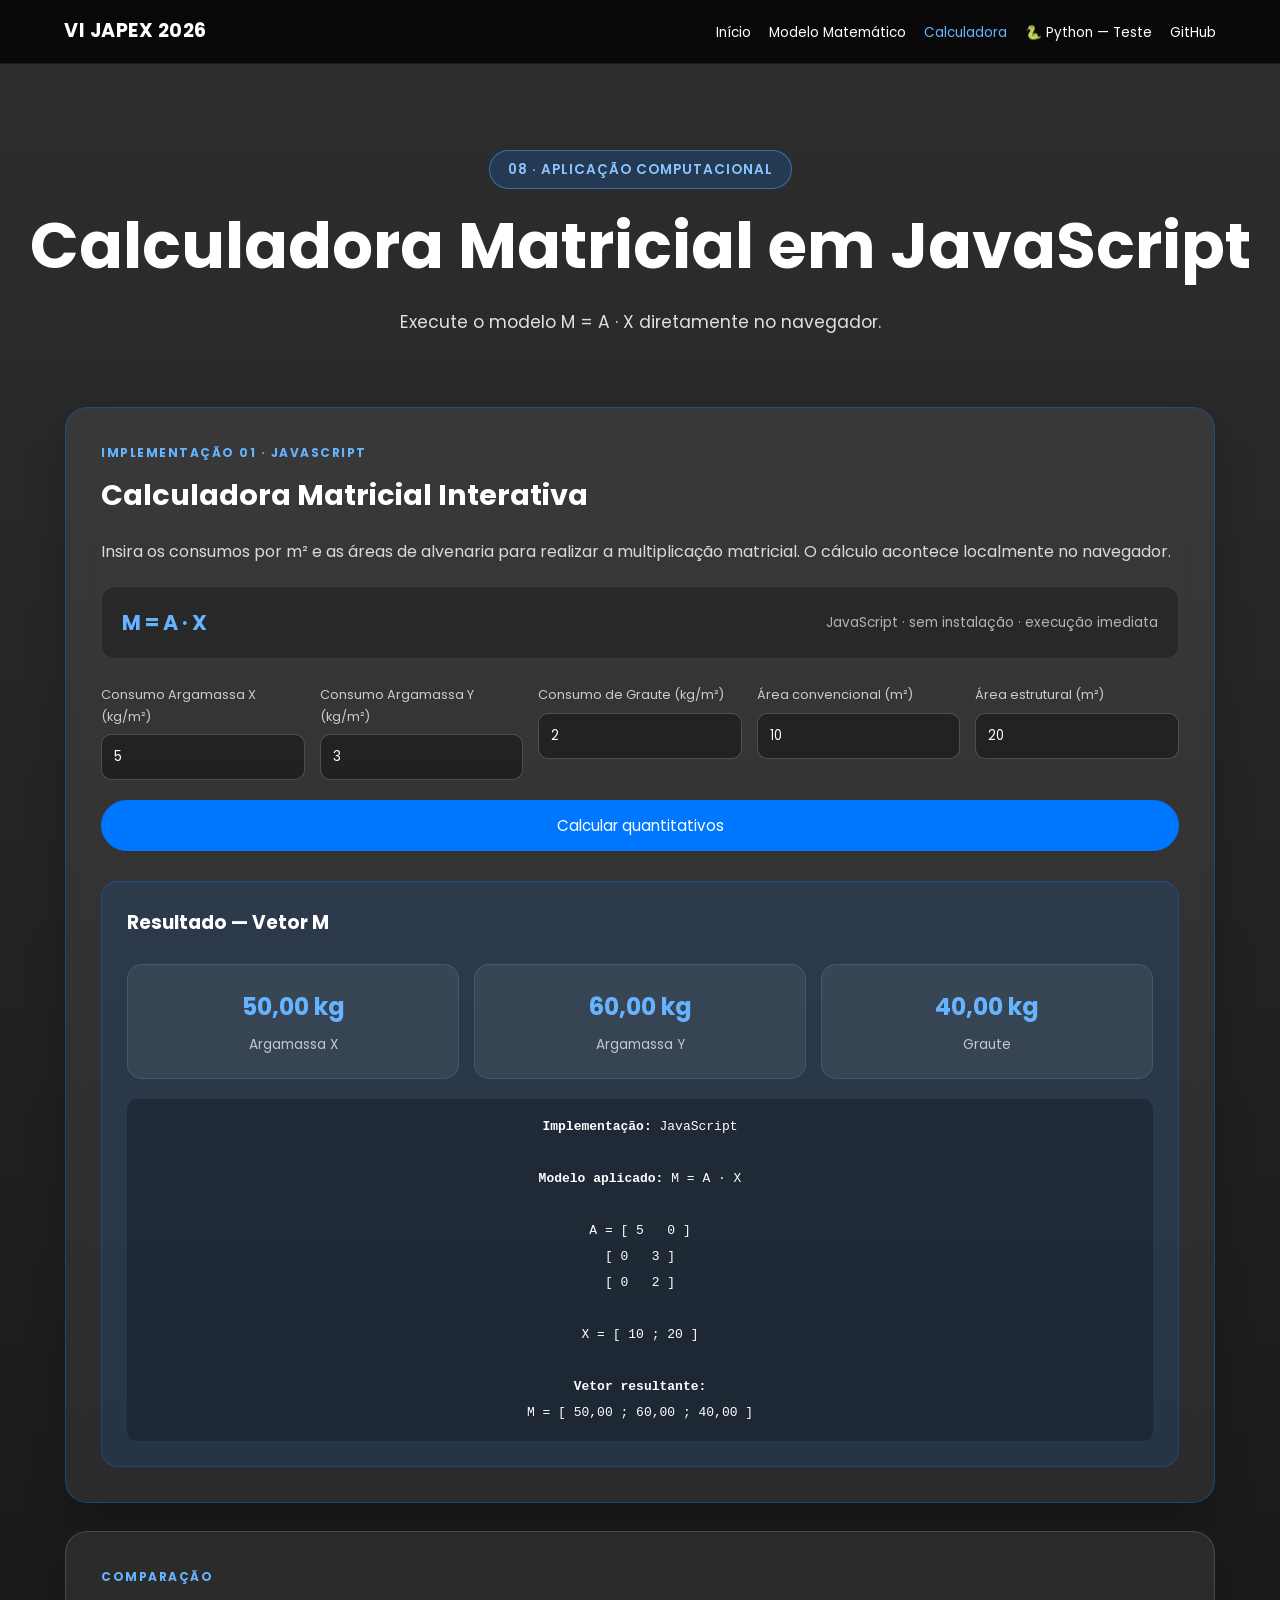
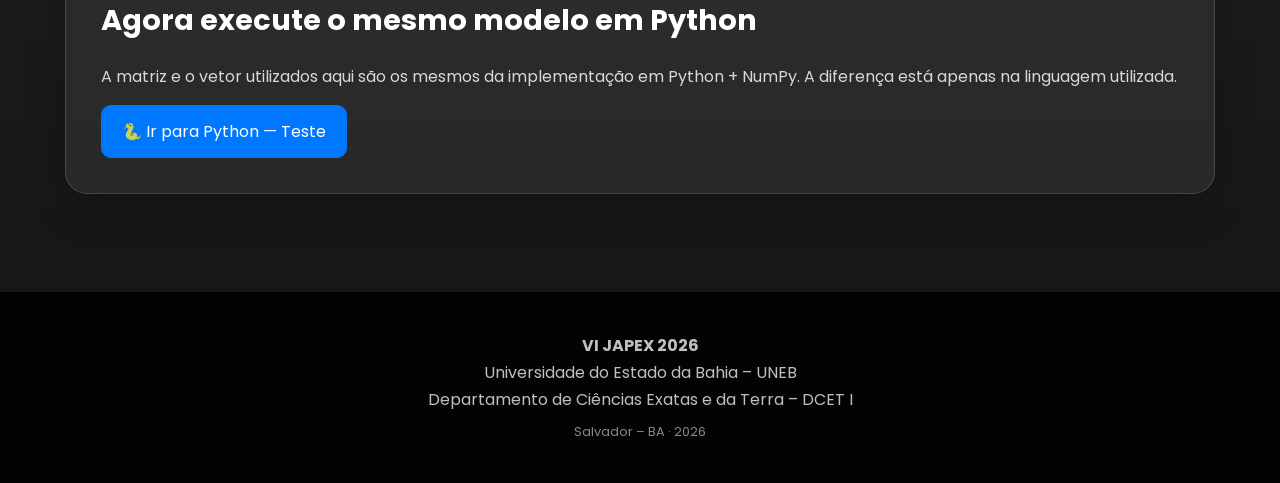
==== calculadora.html @ c7e830fe "Add files via upload" ====
<!DOCTYPE html>
<html lang="pt-BR">
<head>
    <meta charset="UTF-8">
    <meta name="viewport" content="width=device-width, initial-scale=1.0">
    <meta name="description" content="Calculadora matricial em JavaScript - VI JAPEX 2026.">
    <title>Calculadora | VI JAPEX 2026</title>
    <link rel="preconnect" href="https://fonts.googleapis.com">
    <link rel="preconnect" href="https://fonts.gstatic.com" crossorigin>
    <link href="https://fonts.googleapis.com/css2?family=Poppins:wght@300;400;500;600;700&display=swap" rel="stylesheet">
    <link rel="stylesheet" href="style.css">
</head>
<body>
<div class="overlay">
    <nav>
        <div class="logo">VI JAPEX 2026</div>
        <ul>
            <li><a href="index.html">Início</a></li>
            <li><a href="modelo.html">Modelo Matemático</a></li>
            <li><a class="active" href="calculadora.html">Calculadora</a></li>
            <li><a href="python.html">🐍 Python — Teste</a></li>
            <li><a href="github.html">GitHub</a></li>
        </ul>
    </nav>

    <header class="page-hero">
        <span class="event-tag">08 · APLICAÇÃO COMPUTACIONAL</span>
        <h1>Calculadora Matricial em JavaScript</h1>
        <p>Execute o modelo M = A · X diretamente no navegador.</p>
    </header>

    <main class="container">
        <section class="card calculator-card">
            <span class="section-label">IMPLEMENTAÇÃO 01 · JAVASCRIPT</span>
            <h2>Calculadora Matricial Interativa</h2>
            <p>
                Insira os consumos por m² e as áreas de alvenaria para realizar
                a multiplicação matricial. O cálculo acontece localmente no navegador.
            </p>

            <div class="model-mini">
                <strong>M = A · X</strong>
                <span>JavaScript · sem instalação · execução imediata</span>
            </div>

            <div class="form-grid">
                <div class="input-group">
                    <label for="argamassaX">Consumo Argamassa X (kg/m²)</label>
                    <input type="number" id="argamassaX" step="any" value="5" min="0">
                </div>
                <div class="input-group">
                    <label for="argamassaY">Consumo Argamassa Y (kg/m²)</label>
                    <input type="number" id="argamassaY" step="any" value="3" min="0">
                </div>
                <div class="input-group">
                    <label for="graute">Consumo de Graute (kg/m²)</label>
                    <input type="number" id="graute" step="any" value="2" min="0">
                </div>
                <div class="input-group">
                    <label for="areaConvencional">Área convencional (m²)</label>
                    <input type="number" id="areaConvencional" step="any" value="10" min="0">
                </div>
                <div class="input-group">
                    <label for="areaEstrutural">Área estrutural (m²)</label>
                    <input type="number" id="areaEstrutural" step="any" value="20" min="0">
                </div>
            </div>

            <button type="button" class="btn btn-calc" id="btnCalcular">Calcular quantitativos</button>

            <div id="resultado" class="result-box" aria-live="polite">
                <h3>Resultado — Vetor M</h3>
                <div class="result-grid">
                    <div class="result-card"><strong id="resultadoArgamassaX">0,00 kg</strong><span>Argamassa X</span></div>
                    <div class="result-card"><strong id="resultadoArgamassaY">0,00 kg</strong><span>Argamassa Y</span></div>
                    <div class="result-card"><strong id="resultadoGraute">0,00 kg</strong><span>Graute</span></div>
                </div>
                <div class="calculation-note" id="calculoRealizado"></div>
            </div>
        </section>

        <section class="card">
            <span class="section-label">COMPARAÇÃO</span>
            <h2>Agora execute o mesmo modelo em Python</h2>
            <p>
                A matriz e o vetor utilizados aqui são os mesmos da implementação
                em Python + NumPy. A diferença está apenas na linguagem utilizada.
            </p>
            <a class="link-btn" href="python.html">🐍 Ir para Python — Teste</a>
        </section>
    </main>

    <footer>
        <p><strong>VI JAPEX 2026</strong></p>
        <p>Universidade do Estado da Bahia – UNEB</p>
        <p>Departamento de Ciências Exatas e da Terra – DCET I</p>
        <p class="footer-small">Salvador – BA · 2026</p>
    </footer>
</div>
<script src="script.js"></script>
</body>
</html>
---- style.css ----
/* ==========================================
   CONFIGURAÇÕES GERAIS
========================================== */

* {
    margin: 0;
    padding: 0;
    box-sizing: border-box;
}

html {
    scroll-behavior: smooth;
}

body {
    font-family: 'Poppins', sans-serif;
    background:
        linear-gradient(
            rgba(0, 0, 0, 0.82),
            rgba(0, 0, 0, 0.92)
        ),
        url("img/algebra.jpg") center center / cover fixed;
    color: #ffffff;
    line-height: 1.7;
}

.overlay {
    min-height: 100vh;
}

/* ==========================================
   MENU
========================================== */

nav {
    position: fixed;
    top: 0;
    left: 0;
    width: 100%;
    display: flex;
    justify-content: space-between;
    align-items: center;
    padding: 15px 5%;
    z-index: 1000;
    background: rgba(0, 0, 0, 0.82);
    backdrop-filter: blur(15px);
    border-bottom: 1px solid rgba(255,255,255,0.08);
}

.logo {
    font-size: 1.2rem;
    font-weight: 700;
    letter-spacing: 0.5px;
    white-space: nowrap;
}

nav ul {
    display: flex;
    gap: 18px;
    list-style: none;
    align-items: center;
}

nav a {
    color: #ffffff;
    text-decoration: none;
    font-size: 0.84rem;
    transition: 0.3s;
    white-space: nowrap;
}

nav a:hover,
nav a.active {
    color: #66b3ff;
}

/* ==========================================
   HERO
========================================== */

.hero {
    min-height: 90vh;
    display: flex;
    align-items: center;
    justify-content: center;
    text-align: center;
    padding: 130px 20px 80px;
}

.hero-content {
    max-width: 1000px;
}

.event-tag {
    display: inline-block;
    margin-bottom: 20px;
    padding: 7px 18px;
    border-radius: 30px;
    background: rgba(0,119,255,0.18);
    border: 1px solid rgba(77,163,255,0.5);
    color: #8cc4ff;
    font-size: 0.85rem;
    font-weight: 600;
    letter-spacing: 1px;
}

.hero h1,
.page-hero h1 {
    font-size: clamp(2.3rem, 5vw, 4rem);
    line-height: 1.15;
    margin-bottom: 25px;
}

.hero-subtitle,
.page-hero p {
    max-width: 850px;
    margin: auto;
    font-size: 1.08rem;
    color: rgba(255,255,255,0.85);
}

.page-hero {
    padding: 150px 20px 70px;
    text-align: center;
}

/* ==========================================
   BOTÕES
========================================== */

.btn {
    display: inline-block;
    padding: 13px 25px;
    border-radius: 50px;
    background: #0077ff;
    color: white;
    text-decoration: none;
    border: 1px solid #0077ff;
    cursor: pointer;
    transition: 0.3s;
    font-family: inherit;
    font-size: 0.95rem;
}

.btn:hover {
    transform: translateY(-3px);
    background: #005bd1;
}

.btn:disabled {
    opacity: 0.55;
    cursor: wait;
    transform: none;
}

.btn-outline {
    background: transparent;
    border-color: rgba(255,255,255,0.35);
}

.btn-outline:hover {
    background: rgba(255,255,255,0.1);
    border-color: #ffffff;
}

.hero-buttons,
.three-actions {
    margin-top: 35px;
    display: flex;
    justify-content: center;
    gap: 15px;
    flex-wrap: wrap;
}

/* ==========================================
   CONTAINER / CARDS
========================================== */

.container {
    width: 90%;
    max-width: 1150px;
    margin: auto;
    padding-bottom: 70px;
}

.card {
    background: rgba(255,255,255,0.075);
    border: 1px solid rgba(255,255,255,0.15);
    border-radius: 22px;
    padding: 35px;
    margin-bottom: 28px;
    backdrop-filter: blur(15px);
    box-shadow: 0 15px 40px rgba(0,0,0,0.2);
}

.card h2 {
    margin-bottom: 18px;
    font-size: 1.8rem;
}

.card h3 {
    margin-bottom: 8px;
}

.card p {
    color: rgba(255,255,255,0.82);
    margin-bottom: 15px;
}

.section-label {
    display: block;
    margin-bottom: 8px;
    color: #66b3ff;
    font-size: 0.75rem;
    font-weight: 700;
    letter-spacing: 1.5px;
    text-transform: uppercase;
}

.identification {
    display: grid;
    grid-template-columns: 1.5fr 1fr;
    gap: 40px;
    align-items: center;
}

.authors {
    padding-left: 25px;
    border-left: 2px solid #0077ff;
}

.authors p {
    margin-bottom: 15px;
}

.two-columns {
    display: grid;
    grid-template-columns: repeat(2, 1fr);
    gap: 30px;
    align-items: center;
}

.img-container {
    overflow: hidden;
    border-radius: 16px;
    border: 1px solid rgba(255,255,255,0.15);
}

.card-img {
    display: block;
    width: 100%;
    height: 100%;
    object-fit: cover;
}

/* ==========================================
   PROBLEMA / GRID
========================================== */

.problem-box {
    display: flex;
    gap: 20px;
    align-items: center;
    padding: 25px;
    margin: 25px 0;
    border-radius: 15px;
    background: rgba(0,119,255,0.12);
    border-left: 4px solid #0077ff;
}

.problem-icon {
    font-size: 2.5rem;
}

.info-grid {
    display: grid;
    grid-template-columns: repeat(4, 1fr);
    gap: 15px;
}

.info-box {
    padding: 22px;
    border-radius: 15px;
    background: rgba(255,255,255,0.055);
    border: 1px solid rgba(255,255,255,0.08);
}

.info-box p {
    font-size: 0.9rem;
}

.number {
    display: block;
    margin-bottom: 8px;
    color: #66b3ff;
    font-size: 0.8rem;
    font-weight: 700;
}

/* ==========================================
   MATRIZES
========================================== */

.matrix-flow {
    display: grid;
    grid-template-columns: 1fr auto 1fr auto 1fr;
    gap: 15px;
    align-items: center;
    margin-top: 30px;
}

.matrix-box {
    padding: 25px;
    min-height: 210px;
    display: flex;
    flex-direction: column;
    justify-content: center;
    align-items: center;
    text-align: center;
    border-radius: 17px;
    background: rgba(255,255,255,0.06);
    border: 1px solid rgba(255,255,255,0.12);
}

.matrix-box > span:first-child {
    color: #66b3ff;
    font-size: 0.8rem;
    font-weight: 600;
    margin-bottom: 20px;
}

.matrix {
    display: flex;
    align-items: center;
    gap: 8px;
    font-size: 1.4rem;
    font-weight: 600;
    line-height: 1.8;
}

.bracket {
    font-size: 3rem;
    font-weight: 300;
}

.matrix-box small {
    display: block;
    margin-top: 15px;
    color: rgba(255,255,255,0.6);
    font-size: 0.75rem;
}

.operator {
    font-size: 2rem;
    color: #66b3ff;
}

.formula {
    margin-top: 30px;
    padding: 20px;
    text-align: center;
    border-radius: 15px;
    background: rgba(0,119,255,0.16);
    border: 1px solid rgba(0,119,255,0.5);
    font-size: 2rem;
    font-weight: 700;
}

/* ==========================================
   MATEMÁTICA
========================================== */

.equation-system {
    margin-top: 25px;
    padding: 30px;
    text-align: center;
    border-radius: 15px;
    background: rgba(0,0,0,0.25);
    font-size: 1.2rem;
    line-height: 2.3;
}

.transformation {
    display: grid;
    grid-template-columns: 1fr auto 1fr auto 1fr;
    gap: 15px;
    align-items: center;
    margin: 30px 0;
}

.space-box {
    padding: 25px;
    text-align: center;
    border-radius: 15px;
    background: rgba(255,255,255,0.06);
    border: 1px solid rgba(255,255,255,0.1);
}

.space-box strong {
    display: block;
    margin-bottom: 8px;
    font-size: 1.7rem;
    color: #66b3ff;
}

.space-box span {
    color: #ffffff;
    font-weight: 600;
}

.arrow {
    font-size: 2rem;
    color: #66b3ff;
}

.highlight-text {
    padding: 18px;
    text-align: center;
    border-radius: 12px;
    background: rgba(0,119,255,0.12);
}

.math-columns {
    align-items: start;
}

.small-formula {
    padding: 15px;
    margin: 12px 0;
    text-align: center;
    border-radius: 10px;
    background: rgba(0,0,0,0.25);
    font-weight: 600;
}

.formula-small {
    padding: 18px;
    margin-top: 20px;
    text-align: center;
    border-radius: 12px;
    background: rgba(0,119,255,0.14);
    font-weight: 700;
}

/* ==========================================
   EXEMPLO / RESULTADOS
========================================== */

.example-inputs {
    display: grid;
    grid-template-columns: repeat(2, 1fr);
    gap: 20px;
    margin: 25px 0;
}

.example-inputs > div {
    padding: 20px;
    text-align: center;
    border-radius: 15px;
    background: rgba(255,255,255,0.06);
}

.example-inputs strong {
    display: block;
    font-size: 1.4rem;
    color: #66b3ff;
}

.example-inputs span {
    color: rgba(255,255,255,0.65);
    font-size: 0.85rem;
}

.calculation {
    padding: 30px;
    text-align: center;
    border-radius: 18px;
    background: rgba(0,0,0,0.3);
}

.calculation-title {
    margin-bottom: 25px;
    color: #66b3ff;
    font-weight: 600;
}

.formula-large {
    display: flex;
    justify-content: center;
    align-items: center;
    gap: 25px;
    font-size: 1.3rem;
    font-weight: 600;
    line-height: 2;
}

.result-grid {
    display: grid;
    grid-template-columns: repeat(3, 1fr);
    gap: 15px;
    margin-top: 25px;
}

.result-card {
    padding: 22px;
    text-align: center;
    border-radius: 15px;
    background: rgba(255,255,255,0.06);
    border: 1px solid rgba(255,255,255,0.1);
}

.result-card strong {
    display: block;
    font-size: 1.5rem;
    color: #66b3ff;
}

.result-card span {
    display: block;
    margin-top: 5px;
    color: rgba(255,255,255,0.7);
    font-size: 0.85rem;
}

/* ==========================================
   CALCULADORA
========================================== */

.calculator-card {
    border-color: rgba(0,119,255,0.35);
}

.form-grid {
    display: grid;
    grid-template-columns: repeat(5, 1fr);
    gap: 15px;
    margin-top: 25px;
}

.input-group {
    display: flex;
    flex-direction: column;
    gap: 7px;
}

.input-group label {
    font-size: 0.8rem;
    color: rgba(255,255,255,0.75);
}

.input-group input {
    width: 100%;
    padding: 12px;
    border-radius: 10px;
    border: 1px solid rgba(255,255,255,0.2);
    background: rgba(0,0,0,0.35);
    color: white;
    font-family: inherit;
    outline: none;
}

.input-group input:focus {
    border-color: #0077ff;
}

.btn-calc {
    width: 100%;
    margin-top: 20px;
}

.result-box {
    margin-top: 30px;
    padding: 25px;
    border-radius: 17px;
    background: rgba(0,119,255,0.12);
    border: 1px solid rgba(0,119,255,0.35);
}

.result-box.show {
    animation: resultIn 0.35s ease;
}

@keyframes resultIn {
    from { opacity: 0; transform: translateY(8px); }
    to { opacity: 1; transform: translateY(0); }
}

.calculation-note {
    margin-top: 20px;
    padding: 15px;
    border-radius: 10px;
    background: rgba(0,0,0,0.25);
    text-align: center;
    font-family: monospace;
    line-height: 2;
}

.model-mini {
    display: flex;
    justify-content: space-between;
    align-items: center;
    gap: 15px;
    margin: 20px 0;
    padding: 18px 20px;
    border-radius: 14px;
    background: rgba(0,0,0,0.25);
    border: 1px solid rgba(255,255,255,0.08);
}

.model-mini strong {
    font-size: 1.3rem;
    color: #66b3ff;
}

.model-mini span {
    color: rgba(255,255,255,0.65);
    font-size: 0.85rem;
}

/* ==========================================
   PYTHON
========================================== */

.code-preview,
.repo-structure {
    margin-top: 20px;
    overflow-x: auto;
    border-radius: 15px;
    background: #080b10;
    border: 1px solid rgba(255,255,255,0.1);
}

pre {
    padding: 25px;
    font-size: 0.85rem;
    line-height: 1.7;
    color: #d9e7ff;
}

.python-info {
    padding: 25px;
    border-radius: 15px;
    background: rgba(0,119,255,0.08);
}

.python-status {
    margin: 20px 0;
    padding: 15px 18px;
    border-radius: 12px;
    border: 1px solid rgba(255,255,255,0.12);
    font-size: 0.9rem;
}

.python-status.loading {
    background: rgba(255,255,255,0.06);
    color: #d9e7ff;
}

.python-status.ready {
    background: rgba(0,119,255,0.14);
    border-color: rgba(0,119,255,0.45);
    color: #8cc4ff;
}

.python-status.error {
    background: rgba(255,70,70,0.12);
    border-color: rgba(255,100,100,0.4);
    color: #ffb0b0;
}

.python-result {
    margin-top: 25px;
    padding: 25px;
    border-radius: 17px;
    background: rgba(0,119,255,0.12);
    border: 1px solid rgba(0,119,255,0.35);
}

.python-result pre {
    padding: 20px;
    margin-top: 15px;
    border-radius: 12px;
    background: rgba(0,0,0,0.3);
    white-space: pre-wrap;
}

.python-note {
    margin-top: 15px;
    font-size: 0.85rem;
}

.github-card {
    border-color: rgba(0,119,255,0.35);
}

.github-actions {
    display: flex;
    flex-wrap: wrap;
    gap: 10px;
    margin-top: 25px;
}

.link-btn {
    display: inline-block;
    padding: 12px 20px;
    border-radius: 10px;
    background: #0077ff;
    color: white;
    text-decoration: none;
    transition: 0.3s;
    border: 1px solid #0077ff;
}

.link-btn:hover {
    transform: translateY(-2px);
    background: #005bd1;
}

.link-btn.secondary {
    background: transparent;
    border-color: rgba(255,255,255,0.25);
}

.callout-card {
    border-color: rgba(0,119,255,0.35);
}

.three-actions {
    margin-top: 20px;
}

/* ==========================================
   RESULTADO FINAL
========================================== */

.result-flow {
    display: grid;
    grid-template-columns: 1fr auto 1fr auto 1fr;
    gap: 15px;
    align-items: center;
    margin: 30px 0;
}

.result-flow > div:not(.flow-arrow) {
    padding: 25px;
    text-align: center;
    border-radius: 15px;
    background: rgba(255,255,255,0.06);
}

.result-flow span {
    display: block;
    color: #66b3ff;
    font-size: 0.7rem;
    font-weight: 700;
    letter-spacing: 1px;
}

.result-flow strong {
    display: block;
    margin: 10px 0;
    font-size: 1.2rem;
}

.result-flow small {
    color: rgba(255,255,255,0.6);
}

.flow-arrow {
    font-size: 2rem;
    color: #66b3ff;
}

.result-description {
    text-align: center;
    max-width: 850px;
    margin: auto;
}

.references p {
    padding: 15px 0;
    border-bottom: 1px solid rgba(255,255,255,0.08);
    font-size: 0.9rem;
}

/* ==========================================
   FOOTER
========================================== */

footer {
    padding: 40px 20px;
    text-align: center;
    background: rgba(0,0,0,0.85);
    color: rgba(255,255,255,0.75);
}

.footer-small {
    margin-top: 8px;
    font-size: 0.8rem;
    opacity: 0.7;
}

/* ==========================================
   RESPONSIVIDADE
========================================== */

@media (max-width: 1000px) {
    .info-grid {
        grid-template-columns: repeat(2, 1fr);
    }

    .form-grid {
        grid-template-columns: repeat(2, 1fr);
    }

    .matrix-flow {
        grid-template-columns: 1fr;
    }

    .operator {
        transform: rotate(90deg);
        text-align: center;
    }

    .transformation,
    .result-flow {
        grid-template-columns: 1fr;
    }

    .arrow,
    .flow-arrow {
        transform: rotate(90deg);
        text-align: center;
    }
}

@media (max-width: 900px) {
    nav {
        position: relative;
        flex-direction: column;
        gap: 12px;
    }

    nav ul {
        flex-wrap: wrap;
        justify-content: center;
    }

    .hero {
        padding-top: 80px;
    }
}

@media (max-width: 768px) {
    .hero {
        min-height: 80vh;
    }

    .two-columns,
    .identification {
        grid-template-columns: 1fr;
    }

    .authors {
        padding-left: 0;
        padding-top: 20px;
        border-left: none;
        border-top: 2px solid #0077ff;
    }

    .info-grid,
    .result-grid,
    .example-inputs,
    .form-grid {
        grid-template-columns: 1fr;
    }

    .card {
        padding: 22px;
    }

    .formula-large {
        flex-direction: column;
        gap: 10px;
    }

    .model-mini {
        flex-direction: column;
        align-items: flex-start;
    }
}


/* ==========================================
   TERMINAL PYTHON — ESTILO VS CODE
========================================== */

.terminal-window {
    margin-top: 25px;
    overflow: hidden;
    border: 1px solid #2d333b;
    border-radius: 10px;
    background: #0d1117;
    box-shadow: 0 15px 35px rgba(0,0,0,0.35);
}

.terminal-bar {
    display: flex;
    justify-content: space-between;
    align-items: center;
    padding: 10px 14px;
    background: #161b22;
    border-bottom: 1px solid #30363d;
    color: #c9d1d9;
    font-family: Consolas, "Courier New", monospace;
    font-size: 0.8rem;
}

.terminal-state {
    color: #8b949e;
}

.terminal-window.ready .terminal-state {
    color: #8cc4ff;
}

.terminal-output {
    height: 390px;
    overflow-y: auto;
    padding: 20px;
    white-space: pre-wrap;
    word-break: break-word;
    background: #0d1117;
    color: #f0f6fc;
    font-family: Consolas, "Courier New", monospace;
    font-size: 0.9rem;
    line-height: 1.65;
}

.terminal-input-line {
    display: flex;
    align-items: center;
    gap: 9px;
    padding: 10px 14px;
    background: #0d1117;
    border-top: 1px solid #21262d;
    font-family: Consolas, "Courier New", monospace;
}

.terminal-prompt {
    color: #58a6ff;
    font-weight: 700;
}

.terminal-input-line input {
    flex: 1;
    min-width: 0;
    border: 0;
    outline: 0;
    background: transparent;
    color: #f0f6fc;
    font: inherit;
    font-size: 0.9rem;
}

.terminal-input-line button {
    padding: 7px 13px;
    border: 1px solid #30363d;
    border-radius: 6px;
    background: #21262d;
    color: #f0f6fc;
    cursor: pointer;
    font-family: inherit;
}

.terminal-input-line button:hover {
    background: #30363d;
}

.terminal-actions {
    margin-top: 15px;
}

.terminal-actions .btn-calc {
    margin-top: 0;
}

@media (max-width: 600px) {
    .terminal-output {
        height: 360px;
        padding: 14px;
        font-size: 0.8rem;
    }

    .terminal-input-line {
        padding: 9px;
    }
}
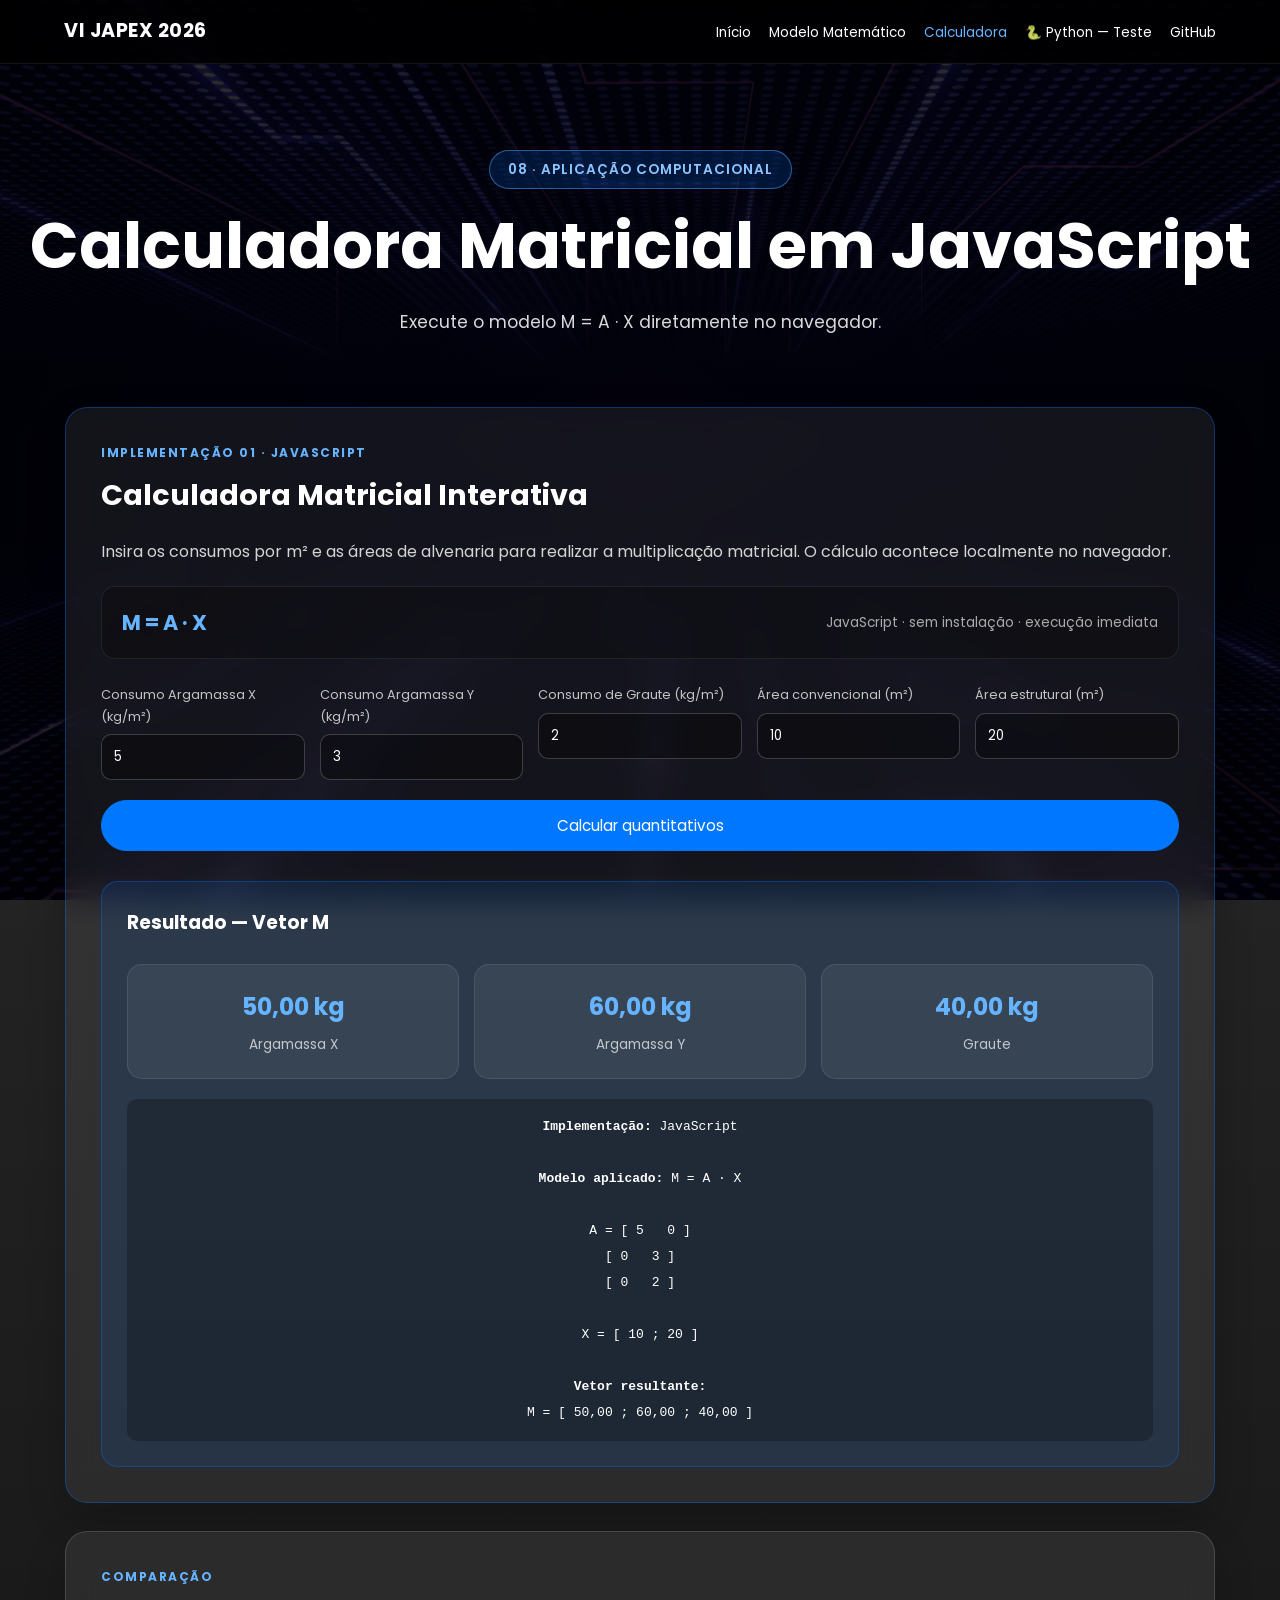
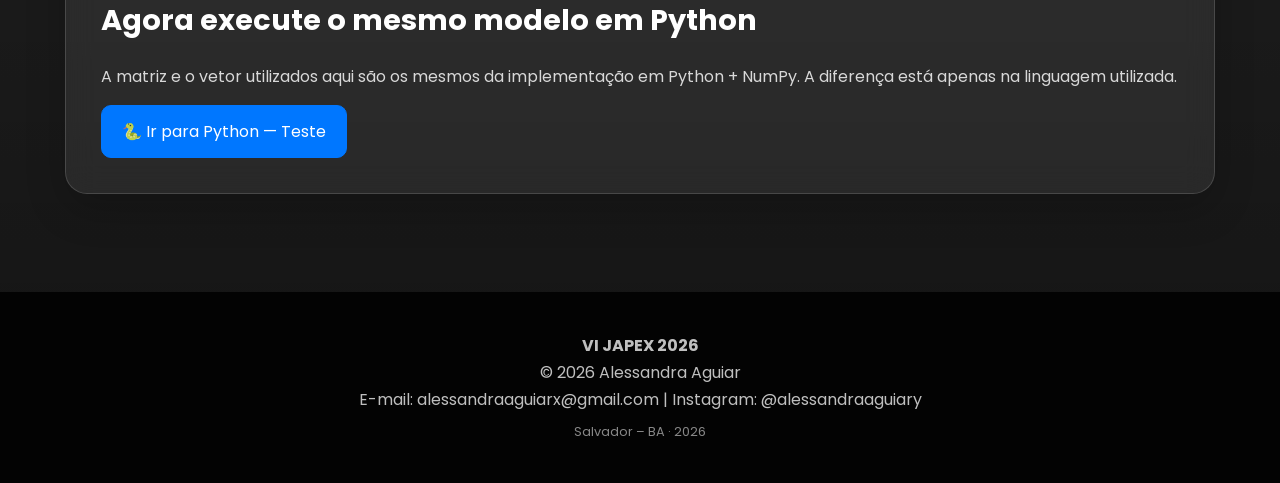
==== commit 525dc687: "Update calculadora.html" ====
--- a/calculadora.html
+++ b/calculadora.html
@@ -92,8 +92,8 @@
 
     <footer>
         <p><strong>VI JAPEX 2026</strong></p>
-        <p>Universidade do Estado da Bahia – UNEB</p>
-        <p>Departamento de Ciências Exatas e da Terra – DCET I</p>
+        <p>© 2026 Alessandra Aguiar</p>
+        <p>E-mail: alessandraaguiarx@gmail.com | Instagram: @alessandraaguiary</p>
         <p class="footer-small">Salvador – BA · 2026</p>
     </footer>
 </div>
--- a/style.css
+++ b/style.css
@@ -19,7 +19,7 @@
             rgba(0, 0, 0, 0.82),
             rgba(0, 0, 0, 0.92)
         ),
-        url("img/algebra.jpg") center center / cover fixed;
+        url("algebra.jpg") center center / cover fixed;
     color: #ffffff;
     line-height: 1.7;
 }
